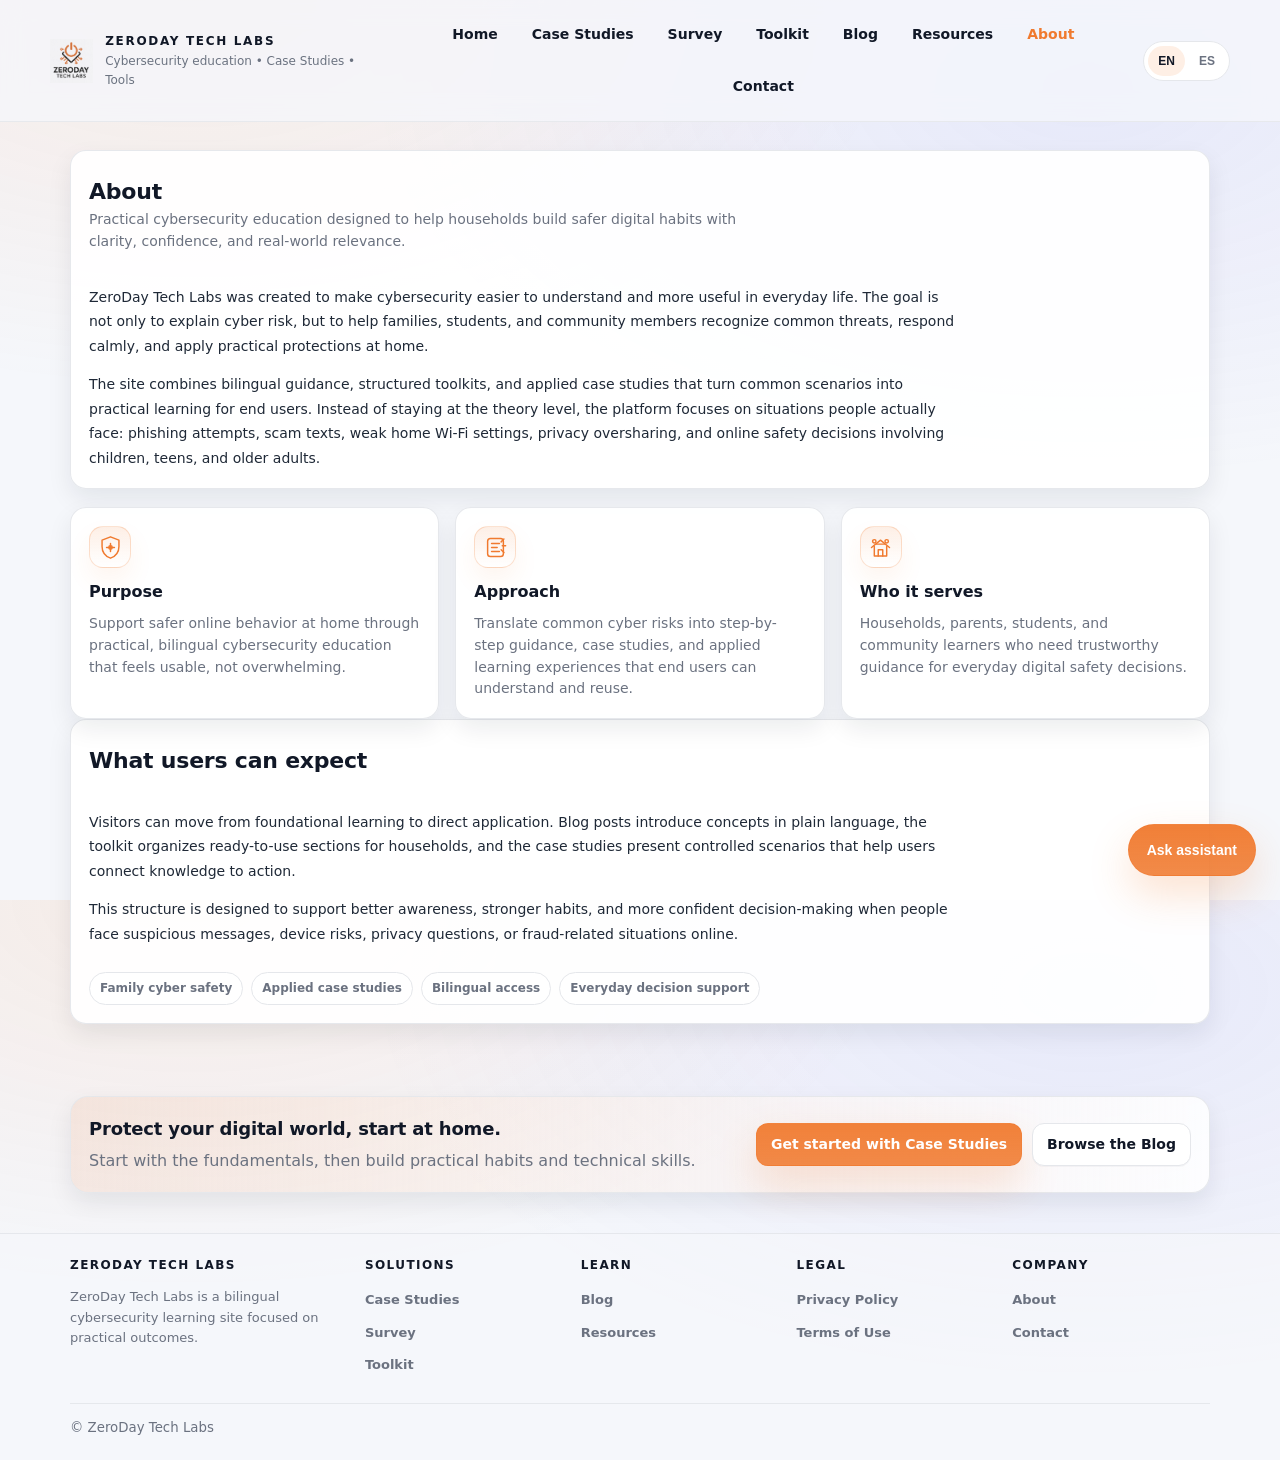
==== about/index.html @ c82e3579 "Add files via upload" ====
<!DOCTYPE html>
<html lang="en">
<head>
<meta charset="utf-8"/>
<meta content="width=device-width, initial-scale=1" name="viewport"/>
<title>ZeroDay Tech Labs — About</title>
<link href="../assets/images/logo-mark.png" rel="icon"/>
<link href="../assets/css/styles.css" rel="stylesheet"/>
<script defer="" src="../assets/js/i18n.js"></script>
<script defer="" src="../assets/js/nav.js"></script>
</head>
<body>
<a class="skip-link" href="#main">Skip to content</a>
<header class="site-header">
<div class="container header-inner">
<a class="brand" href="../index.html">
<img alt="ZeroDay Tech Labs logo" src="../assets/images/logo.png"/>
<div class="title">
<strong>ZERODAY TECH LABS</strong>
<span data-i18n="brand.tagline">Cybersecurity education • Case Studies • Tools</span>
</div>
</a>
<nav aria-label="Primary" class="nav nav-static">
<a data-i18n="nav.home" href="../index.html">Home</a>
<a data-i18n="nav.labs" href="../labs/index.html">Case Studies</a>
<a data-i18n="nav.quiz" href="../quiz/index.html">Survey</a>
<a data-i18n="nav.toolkit" href="../toolkit/index.html">Toolkit</a>
<a data-i18n="nav.blog" href="../blog/index.html">Blog</a>
<a data-i18n="nav.resources" href="../resources/index.html">Resources</a>
<a data-i18n="nav.about" href="../about/index.html">About</a>
<a data-i18n="nav.contact" href="../contact/index.html">Contact</a>
</nav>
<div class="header-controls">
<div aria-label="Language" class="lang-toggle">
<button aria-label="English" data-lang-btn="en" type="button">EN</button>
<button aria-label="Español" data-lang-btn="es" type="button">ES</button>
</div>
</div>
</div>
</header>
<main class="section" id="main">
<div class="container">
<section class="card about-hero-card">
<div class="section-header">
<div>
<h2 data-lang="en">About</h2>
<h2 data-lang="es">Acerca de</h2>
<p class="note" data-lang="en">Practical cybersecurity education designed to help households build safer digital habits with clarity, confidence, and real-world relevance.</p>
<p class="note" data-lang="es">Educación práctica en ciberseguridad diseñada para ayudar a los hogares a desarrollar hábitos digitales más seguros con claridad, confianza y relevancia para la vida real.</p>
</div>
</div>
<div class="about-copy-stack">
<p data-lang="en">ZeroDay Tech Labs was created to make cybersecurity easier to understand and more useful in everyday life. The goal is not only to explain cyber risk, but to help families, students, and community members recognize common threats, respond calmly, and apply practical protections at home.</p>
<p data-lang="es">ZeroDay Tech Labs fue creado para hacer la ciberseguridad más fácil de entender y más útil en la vida diaria. La meta no es solo explicar el riesgo cibernético, sino ayudar a familias, estudiantes y miembros de la comunidad a reconocer amenazas comunes, responder con calma y aplicar protecciones prácticas en el hogar.</p>
<p data-lang="en">The site combines bilingual guidance, structured toolkits, and applied case studies that turn common scenarios into practical learning for end users. Instead of staying at the theory level, the platform focuses on situations people actually face: phishing attempts, scam texts, weak home Wi-Fi settings, privacy oversharing, and online safety decisions involving children, teens, and older adults.</p>
<p data-lang="es">El sitio combina orientación bilingüe, toolkits estructurados y estudios de caso aplicados que convierten situaciones comunes en aprendizaje práctico para el usuario final. En lugar de quedarse en el nivel teórico, la plataforma se enfoca en situaciones que las personas realmente enfrentan: intentos de phishing, textos de estafa, configuraciones débiles de Wi-Fi en el hogar, sobreexposición de información privada y decisiones de seguridad en línea que involucran a niños, adolescentes y adultos mayores.</p>
</div>
</section>
<section class="grid-3 about-card-grid" aria-label="About pillars">
<article class="card about-card">
<div class="icon-badge about-icon" aria-hidden="true">
<svg viewBox="0 0 48 48" focusable="false"><path d="M24 5l15 6v11c0 10.4-6 17.4-15 21-9-3.6-15-10.6-15-21V11l15-6z"></path><path d="M17 24h14M24 17v14"></path><circle cx="24" cy="24" r="3"></circle></svg>
</div>
<h3 data-lang="en">Purpose</h3>
<h3 data-lang="es">Propósito</h3>
<p data-lang="en">Support safer online behavior at home through practical, bilingual cybersecurity education that feels usable, not overwhelming.</p>
<p data-lang="es">Apoyar un comportamiento más seguro en línea en el hogar mediante educación bilingüe y práctica en ciberseguridad que se sienta útil, no abrumadora.</p>
</article>
<article class="card about-card">
<div class="icon-badge about-icon" aria-hidden="true">
<svg viewBox="0 0 48 48" focusable="false"><rect x="10" y="8" width="28" height="32" rx="5"></rect><path d="M17 17h14M17 24h10M17 31h14"></path><path d="M34 14l5-5M36 21h6M34 28l5 5"></path></svg>
</div>
<h3 data-lang="en">Approach</h3>
<h3 data-lang="es">Enfoque</h3>
<p data-lang="en">Translate common cyber risks into step-by-step guidance, case studies, and applied learning experiences that end users can understand and reuse.</p>
<p data-lang="es">Traducir riesgos cibernéticos comunes en guías paso a paso, estudios de caso y experiencias aplicadas de aprendizaje que los usuarios finales puedan entender y reutilizar.</p>
</article>
<article class="card about-card">
<div class="icon-badge about-icon" aria-hidden="true">
<svg viewBox="0 0 48 48" focusable="false"><path d="M8 24L24 11l16 13"></path><path d="M13 22v17h22V22"></path><path d="M20 39V28h8v11"></path><path d="M17 18h14"></path><circle cx="13" cy="13" r="3"></circle><circle cx="35" cy="13" r="3"></circle></svg>
</div>
<h3 data-lang="en">Who it serves</h3>
<h3 data-lang="es">A quién sirve</h3>
<p data-lang="en">Households, parents, students, and community learners who need trustworthy guidance for everyday digital safety decisions.</p>
<p data-lang="es">Hogares, padres, estudiantes y miembros de la comunidad que necesitan orientación confiable para decisiones cotidianas de seguridad digital.</p>
</article>
</section>
<section class="card about-detail-card">
<div class="section-header">
<div>
<h2 data-lang="en">What users can expect</h2>
<h2 data-lang="es">Qué pueden esperar los usuarios</h2>
</div>
</div>
<div class="about-copy-stack">
<p data-lang="en">Visitors can move from foundational learning to direct application. Blog posts introduce concepts in plain language, the toolkit organizes ready-to-use sections for households, and the case studies present controlled scenarios that help users connect knowledge to action.</p>
<p data-lang="es">Los visitantes pueden pasar del aprendizaje fundamental a la aplicación directa. Las entradas del blog presentan conceptos en lenguaje claro, el toolkit organiza secciones listas para usar para los hogares, y los estudios de caso presentan escenarios controlados que ayudan a conectar el conocimiento con la acción.</p>
<p data-lang="en">This structure is designed to support better awareness, stronger habits, and more confident decision-making when people face suspicious messages, device risks, privacy questions, or fraud-related situations online.</p>
<p data-lang="es">Esta estructura está diseñada para apoyar una mejor conciencia, hábitos más sólidos y decisiones más seguras cuando las personas enfrentan mensajes sospechosos, riesgos en dispositivos, preguntas sobre privacidad o situaciones relacionadas con fraude en línea.</p>
</div>
<div class="badges" aria-label="Site focus areas">
<span class="pill"><span data-lang="en">Family cyber safety</span><span data-lang="es">Seguridad digital familiar</span></span>
<span class="pill"><span data-lang="en">Applied case studies</span><span data-lang="es">Estudios de caso aplicados</span></span>
<span class="pill"><span data-lang="en">Bilingual access</span><span data-lang="es">Acceso bilingüe</span></span>
<span class="pill"><span data-lang="en">Everyday decision support</span><span data-lang="es">Apoyo para decisiones diarias</span></span>
</div>
</section>
</div>
</main>
<section class="cta-band">
<div class="container">
<div class="cta-inner">
<div>
<h3 data-i18n="cta.title">Protect your digital world, start at home.</h3>
<p data-i18n="cta.subtitle">Start with the fundamentals, then build practical habits and technical skills.</p>
</div>
<div class="cta-actions">
<a class="btn primary" data-i18n="cta.primary" href="../labs/index.html">Get started with Case Studies</a>
<a class="btn" data-i18n="cta.secondary" href="../blog/index.html">Browse the Blog</a>
</div>
</div>
</div>
</section>
<footer class="footer">
<div class="container">
<div class="footer-top">
<div>
<h4>ZeroDay Tech Labs</h4>
<p class="note" data-i18n="footer.blurb">ZeroDay Tech Labs is a bilingual cybersecurity learning site focused on practical outcomes.</p>
</div>
<div>
<h4 data-i18n="footer.solutions">Solutions</h4>
<a data-i18n="nav.labs" href="../labs/index.html">Case Studies</a>
<a data-i18n="nav.quiz" href="../quiz/index.html">Survey</a>
<a data-i18n="nav.toolkit" href="../toolkit/index.html">Toolkit</a>
</div>
<div>
<h4 data-i18n="footer.learn">Learn</h4>
<a data-i18n="nav.blog" href="../blog/index.html">Blog</a>
<a data-i18n="nav.resources" href="../resources/index.html">Resources</a>
</div>
<div>
<h4 data-i18n="footer.legal">Legal</h4>
<a data-i18n="footer.privacy" href="../legal/privacy.html">Privacy Policy</a>
<a data-i18n="footer.terms" href="../legal/terms.html">Terms of Use</a>
</div>
<div><h4 data-lang="en">Company</h4><h4 data-lang="es">Organización</h4><a data-i18n="nav.about" href="../about/index.html">About</a><a data-i18n="nav.contact" href="../contact/index.html">Contact</a></div></div>
<div class="footer-bottom"><small data-i18n="footer.copy">© ZeroDay Tech Labs</small></div>
</div>
</footer>
<script src="../assets/js/posts.js"></script>
<script src="../assets/js/blog.js"></script>
<script src="../assets/js/analytics.js"></script>
<script src="../assets/js/chat-config.js"></script>
<script src="../assets/js/chat-widget.js"></script>
</body>
</html>
---- assets/css/styles.css ----
:root {
  --bg: #f5f7fb;
  --surface: #ffffff;
  --text: #111827;
  --muted: #6b7280;
  --border: #e5e7eb;
  --shadow: 0 18px 40px rgba(17,24,39,0.10);
  --shadow-sm: 0 10px 24px rgba(17,24,39,0.08);
  --brand: #f07a2f;
  --radius: 16px;
  --container: 1180px;
}

*{ box-sizing:border-box; }
html, body{ height:100%; }
body{
  margin:0;
  font-family: ui-sans-serif, system-ui, -apple-system, Segoe UI, Roboto, Helvetica, Arial;
  color: var(--text);
  background:
    radial-gradient(1200px 650px at 15% 0%, rgba(240,122,47,0.10), transparent 60%),
    radial-gradient(1200px 650px at 85% 10%, rgba(99,102,241,0.10), transparent 60%),
    var(--bg);
  line-height: 1.55;
}

a{ color:inherit; text-decoration:none; }
a:hover{ color: var(--brand); }
img{ max-width:100%; display:block; }

.container{ max-width: var(--container); margin: 0 auto; padding: 0 20px; }

.skip-link{ position:absolute; left:-999px; width:1px; height:1px; overflow:hidden; }
.skip-link:focus{ left:20px; top:20px; width:auto; height:auto; padding:10px 14px; background:var(--surface); border:1px solid var(--border); border-radius: 12px; z-index: 9999; }

.site-header{ position: sticky; top:0; z-index:1100; backdrop-filter: blur(12px); background: rgba(245,247,251,0.78); border-bottom: 1px solid rgba(229,231,235,0.9); }
.header-inner{ display:flex; align-items:center; justify-content:space-between; gap:16px; padding: 14px 0; }

.brand{ display:flex; align-items:center; gap:12px; min-width:240px; }
.brand img{ width:44px; height:44px; }
.brand .title strong{ display:block; font-size:12px; letter-spacing:0.14em; text-transform:uppercase; }
.brand .title span{ display:block; font-size:12px; color: var(--muted); margin-top:2px; }

.nav{ display:flex; align-items:center; gap:10px; flex-wrap:wrap; }
.nav a, .nav button.nav-link{ font-weight:750; font-size:14px; color: var(--text); padding: 10px 12px; border-radius: 12px; border:0; background: transparent; cursor:pointer; white-space:nowrap; }
.nav a.active{ color: var(--brand); }
.nav a:hover, .nav button.nav-link:hover{ background: rgba(17,24,39,0.04); }
.nav-static{ justify-content:center; }

.dropdown{ position: relative; }
.dropdown::after{ content:''; position:absolute; left:0; top:100%; width: 280px; height: 18px; }

.dropdown-menu{ position:absolute; top:100%; left:0; min-width:260px; background: var(--surface); border:1px solid var(--border); border-radius: 16px; box-shadow: var(--shadow-sm); padding:10px; display:none; }
.dropdown.open .dropdown-menu{ display:block; }
.dropdown-menu a{ display:block; padding:10px 12px; border-radius:12px; font-weight:750; }
.dropdown-menu a small{ display:block; font-weight:600; color: var(--muted); margin-top:3px; }
.dropdown-menu a:hover{ background: rgba(240,122,47,0.10); }

.header-controls{ display:flex; align-items:center; gap:10px; }
.lang-toggle{ display:flex; border:1px solid var(--border); background: var(--surface); border-radius: 999px; padding:4px; gap:4px; }
.lang-toggle button{ border:0; background: transparent; font-weight:850; font-size:12px; padding: 8px 10px; border-radius: 999px; cursor:pointer; color: var(--muted); }
.lang-toggle button.active{ background: rgba(240,122,47,0.12); color: var(--text); }

.btn{ display:inline-flex; align-items:center; justify-content:center; gap:10px; border:1px solid var(--border); background: var(--surface); color: var(--text); padding:10px 14px; border-radius:12px; font-weight:850; font-size:14px; box-shadow: 0 1px 0 rgba(17,24,39,0.03); }
.btn.primary{ background: linear-gradient(180deg, rgba(240,122,47,0.95), rgba(240,122,47,0.88)); border-color: rgba(240,122,47,0.38); color:#fff; box-shadow: 0 18px 40px rgba(240,122,47,0.20); }
.btn:hover{ transform: translateY(-1px); }
.btn:active{ transform: translateY(0); }

.mobile-toggle{ display:none; border:1px solid var(--border); background: var(--surface); width:42px; height:42px; border-radius: 12px; align-items:center; justify-content:center; cursor:pointer; }
.mobile-drawer{ position: fixed; inset:0; background: rgba(17,24,39,0.45); display:none; z-index:2000; }
.mobile-drawer.open{ display:block; }
.mobile-panel{ position:absolute; top:0; right:0; height:100%; width:min(420px, 92vw); background: var(--surface); padding:16px; box-shadow: var(--shadow); }
.mobile-panel .panel-top{ display:flex; align-items:center; justify-content:space-between; margin-bottom:10px; }
.mobile-panel .links a{ display:flex; justify-content: space-between; align-items:center; padding:12px 12px; border-radius: 12px; font-weight: 850; border:1px solid var(--border); margin: 10px 0; }
.mobile-panel details{ border:1px solid var(--border); border-radius: 12px; padding:8px 10px; margin: 10px 0; }
.mobile-panel summary{ cursor:pointer; font-weight: 900; list-style:none; }
.mobile-panel summary::-webkit-details-marker{ display:none; }
.mobile-panel .submenu a{ border:0; margin: 8px 0; padding:10px 10px; background: rgba(17,24,39,0.03); }

.hero{ padding: 48px 0 14px; }
.hero-grid{ display:grid; grid-template-columns: 1.05fr 0.95fr; gap:34px; align-items:center; padding: 22px 0 10px; }
.kicker{ display:inline-flex; align-items:center; padding:8px 12px; border-radius: 999px; background: rgba(240,122,47,0.10); border:1px solid rgba(240,122,47,0.16); font-weight:850; font-size:12px; }
.hero h1{ font-size: clamp(34px, 4vw, 54px); line-height:1.05; margin: 16px 0 10px; letter-spacing: -0.02em; }
.hero p{ margin: 0 0 18px; color: var(--muted); font-size:16px; max-width: 60ch; }
.hero-actions{ display:flex; flex-wrap:wrap; gap:12px; margin-top: 18px; }
.hero-visual{ border-radius:22px; overflow:hidden; border:1px solid rgba(229,231,235,0.95); box-shadow: var(--shadow-sm); background: rgba(255,255,255,0.8); }

.section{ padding: 28px 0; }
.section-header{ display:flex; align-items:flex-end; justify-content:space-between; gap:20px; margin: 6px 0 16px; }
.section-header h2{ margin:0; font-size:22px; letter-spacing:-0.01em; }
.section-header p{ margin:0; color: var(--muted); max-width: 78ch; }

.grid-3{ display:grid; grid-template-columns: repeat(3, 1fr); gap:16px; }
.card{ background: rgba(255,255,255,0.92); border:1px solid rgba(229,231,235,0.95); border-radius: var(--radius); padding: 18px; box-shadow: var(--shadow-sm); transition: transform .16s ease, box-shadow .16s ease; }
.card:hover{ transform: translateY(-2px); box-shadow: var(--shadow); }

.icon-badge{ width:42px; height:42px; border-radius: 14px; display:grid; place-items:center; background: rgba(240,122,47,0.10); border:1px solid rgba(240,122,47,0.16); }
.card h3{ margin: 12px 0 8px; font-size: 16px; }
.card p{ margin:0; color: var(--muted); font-size:14px; }

.blog-grid{ display:grid; grid-template-columns: repeat(2, 1fr); gap:16px; }
.blog-card{ padding:0; overflow:hidden; }
.blog-card .cover{ aspect-ratio: 16/9; border-bottom: 1px solid var(--border); background:#fff; }
.blog-card .cover img{ width:100%; height:100%; object-fit: cover; }
.blog-card .content{ padding: 16px 18px; }
.meta-row{ display:flex; align-items:center; justify-content: space-between; color: var(--muted); font-size:12px; }
.pill{ display:inline-flex; align-items:center; gap:8px; font-size:12px; font-weight: 900; color: var(--muted); padding: 6px 10px; border-radius: 999px; border:1px solid var(--border); background: rgba(255,255,255,0.96); }
.badges{ display:flex; flex-wrap:wrap; gap:8px; margin-top: 10px; }
.badge{ font-size:12px; font-weight:850; color: var(--muted); padding:6px 10px; border-radius: 999px; border:1px solid var(--border); background: rgba(255,255,255,0.96); }

.article{ padding: 30px 0 50px; }
.wrap{ max-width: 880px; margin: 0 auto; }
.breadcrumbs{ color: var(--muted); font-size:13px; margin: 10px 0 18px; }
.article h1{ font-size: clamp(30px, 3vw, 44px); margin: 8px 0 8px; letter-spacing: -0.02em; }
.sub{ color: var(--muted); margin: 0 0 12px; }
.cover{ border-radius: var(--radius); overflow:hidden; border:1px solid var(--border); box-shadow: var(--shadow-sm); margin: 18px 0 18px; }
.cover img{ width:100%; height:auto; }
.prose{ background: rgba(255,255,255,0.92); border:1px solid rgba(229,231,235,0.95); border-radius: var(--radius); padding: 18px; box-shadow: var(--shadow-sm); }
.prose h2{ margin-top: 18px; }
.prose p{ color: #1f2937; }
.prose ul{ padding-left: 18px; }
.prose li{ margin: 8px 0; }
.divider{ height:1px; background: rgba(229,231,235,0.95); margin: 22px 0; }

.rating{ display:flex; align-items:center; gap:12px; flex-wrap: wrap; }
.stars{ display:inline-flex; gap:8px; }
.star{ width:36px; height:36px; border-radius:12px; border:1px solid var(--border); background:#fff; cursor:pointer; display:grid; place-items:center; font-weight: 900; color:#111827; }
.star:hover{ border-color: rgba(240,122,47,0.42); }
.star.active{ background: rgba(240,122,47,0.12); border-color: rgba(240,122,47,0.42); }

.note{ color: var(--muted); font-size:13px; }

input, textarea, select{ width:100%; padding: 12px 12px; border-radius: 12px; border:1px solid var(--border); background:#fff; color:#111827; font-weight: 650; }
input:focus, textarea:focus, select:focus{ outline: 3px solid rgba(240,122,47,0.18); border-color: rgba(240,122,47,0.42); }

.cta-band{ margin-top: 22px; padding: 22px 0; }
.cta-inner{ display:flex; align-items:center; justify-content: space-between; gap:16px; padding: 18px 18px; border-radius: 18px; background: linear-gradient(90deg, rgba(240,122,47,0.10), rgba(255,255,255,0.85)); border:1px solid rgba(229,231,235,0.95); box-shadow: var(--shadow-sm); }
.cta-inner h3{ margin:0; font-size: 18px; letter-spacing: -0.01em; }
.cta-inner p{ margin: 6px 0 0; color: var(--muted); max-width: 72ch; }
.cta-actions{ display:flex; gap:10px; flex-wrap: wrap; }

.footer{ margin-top: 18px; border-top: 1px solid rgba(229,231,235,0.95); background: rgba(245,247,251,0.72); }
.footer-top{ display:grid; grid-template-columns: 1.4fr repeat(4, minmax(0, 1fr)); gap:18px; padding: 22px 0; }
.footer-top h4{ margin:0 0 10px; font-size: 12px; letter-spacing: 0.12em; text-transform: uppercase; color: var(--text); }
.footer-top a{ display:block; padding: 6px 0; color: var(--muted); font-weight: 750; font-size: 13px; }
.footer-top a:hover{ color: var(--brand); }
.footer-bottom{ display:flex; justify-content: space-between; align-items:center; gap:14px; flex-wrap: wrap; padding: 14px 0 22px; border-top: 1px solid rgba(229,231,235,0.95); }
.footer-bottom small{ color: var(--muted); }

@media (max-width: 980px){
  .hero-grid{ grid-template-columns: 1fr; }
  .grid-3{ grid-template-columns: 1fr; }
  .blog-grid{ grid-template-columns: 1fr; }
  .header-inner{ flex-direction: column; align-items: flex-start; }
  .nav{ gap: 8px 10px; justify-content: flex-start; }
  .header-controls{ width: 100%; justify-content: flex-end; }
  .mobile-toggle{ display:none; }
  .cta-inner{ flex-direction: column; align-items:flex-start; }
  .footer-top{ grid-template-columns: 1fr 1fr; }
}

@media (prefers-reduced-motion: reduce){
  *{ scroll-behavior:auto !important; transition:none !important; }
}





.callout{ margin:16px 0; padding:14px 16px; border-radius:14px; background: rgba(240,122,47,0.10); border:1px solid rgba(240,122,47,0.18); }
.callout strong{ display:block; margin-bottom:4px; }
.table-wrap{ overflow-x:auto; margin:14px 0; border:1px solid var(--border); border-radius:14px; background:#fff; box-shadow: var(--shadow-sm); }
.prose table{ width:100%; min-width:560px; border-collapse: collapse; }
.prose th, .prose td{ padding:12px 14px; border-bottom:1px solid var(--border); text-align:left; vertical-align:top; }
.prose th{ font-size:12px; text-transform:uppercase; letter-spacing:0.06em; color: var(--muted); background: rgba(245,247,251,0.92); }
.prose tr:last-child td{ border-bottom:0; }
.prose h3{ margin-top:18px; margin-bottom:6px; }

.case-intro{ margin-bottom:16px; }
.section-status{ margin: 0 0 10px; }
.badge-accent{ background: rgba(240,122,47,0.10); border-color: rgba(240,122,47,0.18); color: var(--text); }
.case-card{ padding:0; overflow:hidden; display:flex; flex-direction:column; height:100%; }
.case-media{ aspect-ratio: 16/9; border-bottom: 1px solid var(--border); background:#fff; }
.case-media img{ width:100%; height:100%; object-fit: cover; }
.case-body{ padding: 18px; display:flex; flex-direction:column; gap:10px; height:100%; }
.case-body .badges{ margin-top:0; }
.case-body h3{ margin:0; font-size:16px; }
.case-body p{ margin:0; color: var(--muted); font-size:14px; }
.case-list{ margin: 0; padding-left: 18px; color: var(--muted); font-size:14px; }
.case-list li{ margin: 6px 0; }
.case-cta{ margin-top: 8px; }
.case-subheader{ margin-top: 18px; scroll-margin-top: 96px; }
.case-subheader h3{ margin:0; font-size:18px; letter-spacing:-0.01em; }


.grid-4{ display:grid; grid-template-columns: repeat(auto-fit, minmax(220px, 1fr)); gap:16px; }
.feature-card{ display:flex; flex-direction:column; gap:10px; color: inherit; min-height: 100%; }
.feature-card .badges{ margin-top: 0; }
.feature-link{ margin-top:auto; font-weight: 900; color: var(--brand); }

.toolkit-hero{ display:grid; grid-template-columns: minmax(0, 1.35fr) minmax(260px, 0.65fr); gap:20px; align-items:stretch; }
.toolkit-hero h1{ margin: 14px 0 8px; font-size: clamp(30px, 3vw, 42px); letter-spacing: -0.02em; }
.toolkit-hero p{ margin: 0; color: var(--muted); max-width: 70ch; }
.toolkit-hero-copy{ display:flex; flex-direction:column; gap:14px; }
.toolkit-nav{ display:flex; flex-wrap:wrap; gap:10px; margin-top: 6px; }
.toolkit-nav .pill{ color: inherit; }
.toolkit-hero-side{ display:grid; gap:12px; }
.toolkit-stat{ border:1px solid rgba(229,231,235,0.95); border-radius: 16px; background: rgba(255,255,255,0.9); padding: 16px; box-shadow: var(--shadow-sm); }
.toolkit-stat strong{ display:block; font-size: 22px; letter-spacing: -0.02em; margin-bottom: 4px; }
.toolkit-stat span{ color: var(--muted); font-size: 14px; }

.toolkit-group{ margin-top: 28px; }
.toolkit-summary{ padding: 18px; }
.toolkit-summary-head{ display:flex; justify-content:space-between; align-items:flex-start; gap:16px; flex-wrap:wrap; }
.toolkit-summary p{ margin: 12px 0 0; color: var(--muted); max-width: 78ch; }
.toolkit-grid{ display:grid; grid-template-columns: repeat(auto-fit, minmax(260px, 1fr)); gap:16px; margin-top: 16px; }
.toolkit-card{ display:flex; flex-direction:column; gap:10px; }
.toolkit-card-wide{ grid-column: 1 / -1; }
.toolkit-card .badges{ margin-top: 0; }
.toolkit-card p{ margin: 0; }
.toolkit-list{ padding-left: 18px; margin: 0; }
.toolkit-list li{ margin: 6px 0; color: #374151; font-size: 14px; }
.toolkit-actions{ display:flex; flex-wrap:wrap; gap:10px; margin-top: auto; }
.toolkit-actions .btn{ width: auto; }
.toolkit-link-set{ display:flex; flex-wrap:wrap; gap:10px; margin-top: 4px; }
.mini-link{ display:inline-flex; align-items:center; justify-content:center; padding:10px 12px; border-radius: 999px; border:1px solid var(--border); background: rgba(255,255,255,0.96); font-weight: 850; color: inherit; }
.mini-link:hover{ border-color: rgba(240,122,47,0.35); }

@media (max-width: 980px){
  .toolkit-hero{ grid-template-columns: 1fr; }
}


.toolkit-page{ padding-top: 34px; }
.toolkit-hero{ display:flex; align-items:flex-end; justify-content:space-between; gap:18px; margin-bottom: 18px; }
.toolkit-title{ font-size: clamp(32px, 3vw, 48px); line-height: 1.06; margin: 14px 0 10px; letter-spacing: -0.02em; }
.toolkit-intro{ margin:0; color: var(--muted); max-width: 74ch; }
.toolkit-hero-actions{ align-self:flex-start; }
.toolkit-overview-grid{ display:grid; grid-template-columns: repeat(2, 1fr); gap:16px; margin-top: 20px; }
.toolkit-overview-card{ display:flex; flex-direction:column; gap:12px; height:100%; }
.toolkit-overview-title{ margin:0; font-size: 22px; letter-spacing:-0.01em; }
.toolkit-actions{ display:flex; gap:10px; flex-wrap:wrap; }
.toolkit-meta{ color: var(--muted); font-size:12px; font-weight:850; }
.toolkit-link{ color: var(--muted); font-size:12px; font-weight:900; }
.toolkit-most-used{ margin-top: 28px; }
.toolkit-quick-grid{ display:grid; grid-template-columns: repeat(3, 1fr); gap:16px; }
.toolkit-quick-card{ display:flex; flex-direction:column; gap:10px; height:100%; }
.toolkit-quick-card h3{ margin:0; font-size:16px; }
.toolkit-quick-card p{ margin:0; color: var(--muted); }
.toolkit-section{ margin-top: 32px; padding-top: 8px; scroll-margin-top: 96px; }
.toolkit-section-head{ align-items:flex-start; }
.toolkit-grid{ display:grid; grid-template-columns: repeat(3, 1fr); gap:16px; }
.toolkit-card{ display:flex; flex-direction:column; gap:12px; height:100%; }
.toolkit-card-top{ display:flex; align-items:center; justify-content:space-between; gap:12px; flex-wrap:wrap; }
.toolkit-card h3{ margin:0; font-size:17px; letter-spacing:-0.01em; }
.toolkit-card p{ margin:0; color: var(--muted); }
.toolkit-badges{ margin-top:0; }
.toolkit-footer{ display:flex; align-items:center; justify-content:space-between; gap:12px; margin-top:auto; flex-wrap:wrap; }
.toolkit-subsection{ margin-top: 22px; padding-top: 6px; }
.toolkit-subheader{ align-items:flex-start; margin-bottom: 14px; }
.toolkit-subheader h3{ margin:0; font-size:18px; letter-spacing:-0.01em; }
.toolkit-subheader p{ margin:6px 0 0; }
.toolkit-mini-grid{ display:grid; grid-template-columns: repeat(4, 1fr); gap:16px; }
.toolkit-mini-card h3{ font-size:16px; }

@media (max-width: 980px){
  .toolkit-hero{ flex-direction:column; align-items:flex-start; }
  .toolkit-overview-grid{ grid-template-columns: 1fr; }
  .toolkit-quick-grid{ grid-template-columns: 1fr; }
  .toolkit-grid{ grid-template-columns: 1fr; }
  .toolkit-mini-grid{ grid-template-columns: 1fr; }
}

.resources-page{ padding-top: 42px; }
.resource-hero{ display:grid; grid-template-columns: minmax(0, 1.7fr) minmax(280px, .9fr); gap: 24px; align-items:start; }
.resource-title{ margin: 10px 0 12px; max-width: 18ch; }
.resource-intro{ margin: 0; color: var(--muted); max-width: 70ch; }
.resource-hero-copy{ display:grid; gap: 18px; }
.resource-hero-side{ display:grid; gap: 14px; }
.resource-note{ padding: 16px 18px; border: 1px solid var(--border); border-radius: var(--radius-md); background: rgba(17,24,39,.03); }
.resource-note p{ margin: 0; color: var(--muted); }
.resource-jump{ gap: 10px; }
.resource-actions{ margin-top: 28px; }
.resource-action-grid{ display:grid; grid-template-columns: repeat(auto-fit,minmax(170px,1fr)); gap: 12px; }
.resource-action-link{ justify-content:center; text-align:center; }
.resource-category{ margin-top: 40px; }
.resource-header{ margin-bottom: 18px; }
.resource-grid{ display:grid; grid-template-columns: repeat(auto-fit,minmax(240px,1fr)); gap: 16px; }
.resource-card{ display:grid; gap: 14px; }
.resource-card-top{ display:flex; justify-content:space-between; align-items:flex-start; gap: 12px; }
.resource-card .badges{ display:flex; flex-wrap:wrap; gap: 8px; }
.resource-card h3{ margin: 0; }
.resource-card p{ margin: 0; color: var(--muted); }
.resource-links{ display:flex; gap: 10px; flex-wrap:wrap; margin-top: auto; }
@media (max-width: 920px){
  .resource-hero{ grid-template-columns: 1fr; }
}


.quick-access-grid{
  align-items: stretch;
}

.quick-access-card{
  display: flex;
  flex-direction: column;
  gap: 12px;
  color: inherit;
  min-height: 100%;
}

.quick-access-card h3{
  margin: 0;
  font-size: 18px;
  letter-spacing: -0.01em;
}

.quick-access-card p{
  margin: 0;
  color: var(--muted);
}

.text-link{
  display: inline-flex;
  align-items: center;
  gap: 8px;
  margin-top: auto;
  font-weight: 800;
  color: var(--brand);
}

.quick-access-card:hover .text-link{
  text-decoration: underline;
}

@media (max-width: 980px){
  .footer-top{
    grid-template-columns: 1fr;
  }
}


.survey-jump{
  display:flex;
  flex-wrap:wrap;
  gap:12px;
  margin: 4px 0 0;
}
.survey-hero{
  display:grid;
  gap:22px;
  padding: 24px;
  margin-bottom: 24px;
}
.survey-hero-head h1{
  margin: 14px 0 10px;
  font-size: clamp(32px, 3vw, 46px);
  line-height: 1.08;
  letter-spacing: -0.02em;
}
.survey-lead{
  margin:0;
  max-width: 76ch;
  color: var(--muted);
  font-size: 16px;
  line-height: 1.7;
}
.survey-overview{
  display:grid;
  grid-template-columns: repeat(2, minmax(0, 1fr));
  gap:16px;
}
.survey-overview-card{
  display:flex;
  flex-direction:column;
  gap:12px;
  height:100%;
}
.survey-overview-card h2{
  margin:0;
  font-size: 22px;
  letter-spacing: -0.01em;
}
.survey-overview-card p{
  margin:0;
  color: var(--muted);
}
.survey-block{
  display:grid;
  gap:16px;
  margin: 24px 0 0;
}
.survey-panel{
  scroll-margin-top: 110px;
}
.survey-panel-card{
  display:grid;
  gap:18px;
  padding:24px;
}
.survey-panel-head{
  display:flex;
  align-items:flex-start;
  justify-content:space-between;
  gap:16px;
  flex-wrap:wrap;
}
.survey-panel-head h2{
  margin: 10px 0 8px;
  font-size: 28px;
  letter-spacing: -0.02em;
}
.survey-panel-actions{
  display:flex;
  flex-wrap:wrap;
  gap:10px;
}
.survey-feature-grid{
  display:grid;
  grid-template-columns: repeat(3, minmax(0, 1fr));
  gap:14px;
}
.survey-feature{
  padding:16px;
  border:1px solid var(--border);
  border-radius: 16px;
  background: linear-gradient(180deg, rgba(255,255,255,0.98), rgba(240,122,47,0.06));
}
.survey-feature h3{
  margin:0 0 6px;
  font-size: 15px;
  letter-spacing: -0.01em;
}
.survey-feature p{
  margin:0;
  color: var(--muted);
  font-size: 14px;
  line-height: 1.6;
}
.survey-embed-card{
  padding:0;
  overflow:hidden;
}
.survey-embed-card iframe{
  width:100%;
  min-height: 1120px;
  border:0;
  background:#fff;
}
.survey-support-card{
  display:flex;
  align-items:center;
  justify-content:space-between;
  gap:14px;
  flex-wrap:wrap;
  padding:16px 18px;
}
.survey-support-card .note{
  margin:0;
  max-width: 70ch;
}
.btn:focus-visible,
.nav a:focus-visible,
.lang-toggle button:focus-visible,
.mini-link:focus-visible{
  outline: 3px solid rgba(240,122,47,0.24);
  outline-offset: 3px;
}
@media (max-width: 980px){
  .survey-overview{
    grid-template-columns: 1fr;
  }
  .survey-feature-grid{
    grid-template-columns: 1fr;
  }
  .survey-panel-card{
    padding:20px;
  }
  .survey-embed-card iframe{
    min-height: 1280px;
  }
}
@media (max-width: 720px){
  .survey-hero{
    padding:20px;
  }
  .survey-panel-head h2{
    font-size: 24px;
  }
  .survey-panel-actions,
  .survey-jump,
  .survey-support-card{
    flex-direction:column;
    align-items:stretch;
  }
  .survey-panel-actions .btn,
  .survey-jump .btn,
  .survey-support-card .btn{
    width:100%;
  }
}


.zdtl-chat-shell{
  position: fixed;
  right: 24px;
  bottom: 24px;
  z-index: 2600;
}

.zdtl-chat-launcher{
  display: inline-flex;
  align-items: center;
  justify-content: center;
  min-height: 52px;
  padding: 0 18px;
  border: 1px solid rgba(240,122,47,0.34);
  border-radius: 999px;
  background: linear-gradient(180deg, rgba(240,122,47,0.96), rgba(240,122,47,0.88));
  color: #fff;
  font-weight: 850;
  font-size: 14px;
  box-shadow: 0 18px 40px rgba(240,122,47,0.22);
  cursor: pointer;
}

.zdtl-chat-launcher:hover{
  transform: translateY(-1px);
}

.zdtl-chat-panel{
  position: absolute;
  right: 0;
  bottom: 66px;
  width: min(400px, calc(100vw - 32px));
  max-height: min(76vh, 720px);
  display: none;
  grid-template-rows: auto minmax(180px, 1fr) auto auto;
  border: 1px solid rgba(229,231,235,0.96);
  border-radius: 22px;
  background: rgba(255,255,255,0.98);
  box-shadow: 0 30px 60px rgba(17,24,39,0.18);
  overflow: hidden;
}

.zdtl-chat-shell.is-open .zdtl-chat-panel{
  display: grid;
}

.zdtl-chat-header{
  display: flex;
  align-items: flex-start;
  justify-content: space-between;
  gap: 16px;
  padding: 18px 18px 14px;
  background: linear-gradient(180deg, rgba(240,122,47,0.10), rgba(255,255,255,0.98));
  border-bottom: 1px solid rgba(229,231,235,0.96);
}

.zdtl-chat-title{
  display: block;
  font-size: 16px;
  letter-spacing: -0.01em;
}

.zdtl-chat-subtitle{
  margin: 6px 0 0;
  color: var(--muted);
  font-size: 13px;
}

.zdtl-chat-close{
  border: 1px solid var(--border);
  background: #fff;
  color: var(--text);
  padding: 8px 12px;
  border-radius: 12px;
  font-weight: 800;
  cursor: pointer;
}

.zdtl-chat-body{
  padding: 16px 16px 8px;
  overflow: auto;
  background: rgba(255,255,255,0.98);
}

.zdtl-chat-message{
  max-width: 92%;
  padding: 12px 14px;
  border-radius: 16px;
  margin-bottom: 12px;
  border: 1px solid rgba(229,231,235,0.96);
  box-shadow: 0 8px 18px rgba(17,24,39,0.06);
}

.zdtl-chat-message p{
  margin: 0;
  white-space: pre-wrap;
}

.zdtl-chat-message p + p{
  margin-top: 10px;
}

.zdtl-chat-inline-link{
  color: var(--brand);
  font-weight: 800;
  text-decoration: none;
  border-bottom: 1px solid rgba(240,122,47,0.24);
}

.zdtl-chat-inline-link:hover{
  border-bottom-color: rgba(240,122,47,0.50);
}

.zdtl-chat-message.user{
  margin-left: auto;
  background: rgba(240,122,47,0.10);
  border-color: rgba(240,122,47,0.20);
}

.zdtl-chat-message.assistant{
  background: #fff;
}

.zdtl-chat-message.is-typing{
  opacity: 0.8;
}

.zdtl-chat-prompts{
  display: flex;
  flex-wrap: wrap;
  gap: 8px;
  padding: 0 16px 12px;
}

.zdtl-chat-prompt{
  border: 1px solid var(--border);
  background: #fff;
  color: var(--text);
  padding: 8px 12px;
  border-radius: 999px;
  font-size: 12px;
  font-weight: 800;
  cursor: pointer;
}

.zdtl-chat-prompt:hover{
  border-color: rgba(240,122,47,0.34);
  color: var(--brand);
}

.zdtl-chat-form{
  border-top: 1px solid rgba(229,231,235,0.96);
  padding: 14px 16px 16px;
  background: rgba(255,255,255,0.98);
}

.zdtl-chat-label{
  position: absolute;
  left: -9999px;
}

.zdtl-chat-input-row{
  display: grid;
  grid-template-columns: 1fr auto;
  gap: 10px;
  align-items: end;
}

#zdtl-chat-input{
  resize: none;
  min-height: 50px;
  max-height: 180px;
  line-height: 1.45;
}

.zdtl-chat-send{
  min-height: 50px;
  padding: 0 16px;
  border: 1px solid rgba(240,122,47,0.34);
  border-radius: 14px;
  background: linear-gradient(180deg, rgba(240,122,47,0.96), rgba(240,122,47,0.88));
  color: #fff;
  font-weight: 850;
  cursor: pointer;
  box-shadow: 0 14px 28px rgba(240,122,47,0.18);
}

.zdtl-chat-send:disabled{
  opacity: 0.65;
  cursor: wait;
}

@media (max-width: 640px){
  .zdtl-chat-shell{
    right: 16px;
    left: 16px;
    bottom: 16px;
  }

  .zdtl-chat-launcher{
    width: 100%;
  }

  .zdtl-chat-panel{
    right: 0;
    left: 0;
    width: auto;
    bottom: 64px;
    max-height: 78vh;
  }

  .zdtl-chat-input-row{
    grid-template-columns: 1fr;
  }

  .zdtl-chat-send{
    width: 100%;
  }
}


.survey-page{
  padding-top: 34px;
}

.survey-hero{
  display:grid;
  grid-template-columns: minmax(0, 1fr);
  gap:16px;
  align-items:stretch;
  padding: 28px;
}

.survey-hero-copy-full{
  max-width: 820px;
}

.survey-title{
  margin: 12px 0 10px;
  font-size: clamp(32px, 3vw, 46px);
  line-height: 1.05;
  letter-spacing: -0.02em;
}

.survey-intro{
  margin:0;
  color: var(--muted);
  max-width: 72ch;
}

.survey-support{
  margin: 12px 0 0;
  color: var(--muted);
  font-size: 15px;
}

.survey-actions-row{
  display:flex;
  flex-wrap:wrap;
  gap:12px;
  margin-top: 18px;
}

.survey-hero-side{
  display:grid;
  gap:12px;
}

.survey-stat{
  border:1px solid rgba(229,231,235,0.95);
  border-radius: 16px;
  background: rgba(255,255,255,0.92);
  padding: 16px;
  box-shadow: var(--shadow-sm);
}

.survey-stat strong{
  display:block;
  font-size: 22px;
  letter-spacing: -0.02em;
  margin-bottom: 4px;
}

.survey-stat span{
  display:block;
  color: var(--muted);
  font-size: 14px;
}


.survey-panel{
  display:grid;
  gap:18px;
}

.survey-panel-accent{
  background: linear-gradient(180deg, rgba(255,255,255,0.96), rgba(240,122,47,0.05));
}

.survey-panel-head{
  align-items:flex-start;
  margin: 0;
}

.survey-panel-head h2{
  margin: 10px 0 8px;
  font-size: 24px;
  letter-spacing: -0.01em;
}

.survey-panel-head p{
  margin:0;
  color: var(--muted);
  max-width: 76ch;
}

.survey-panel-actions{
  display:flex;
  flex-direction:column;
  gap:10px;
  min-width: 220px;
}

.survey-card-grid{
  display:grid;
  grid-template-columns: repeat(2, 1fr);
  gap:16px;
}

.survey-info-card{
  display:grid;
  gap:12px;
  height:100%;
}

.survey-info-card h3{
  margin:0;
  font-size: 18px;
}

.survey-embed-toggle{
  border:1px solid var(--border);
  border-radius: 16px;
  background: rgba(255,255,255,0.96);
  box-shadow: var(--shadow-sm);
  overflow:hidden;
}

.survey-embed-toggle summary{
  list-style:none;
  cursor:pointer;
  display:flex;
  align-items:center;
  justify-content:space-between;
  gap:12px;
  padding: 16px 18px;
  font-weight: 850;
}

.survey-embed-toggle summary::-webkit-details-marker{
  display:none;
}

.survey-embed-toggle summary::after{
  content:'Show';
  font-size: 12px;
  letter-spacing: 0.04em;
  text-transform: uppercase;
  color: var(--muted);
}

.survey-embed-toggle[open] summary{
  border-bottom:1px solid var(--border);
  background: rgba(240,122,47,0.06);
}

.survey-embed-toggle[open] summary::after{
  content:'Hide';
}

html[lang="es"] .survey-embed-toggle summary::after{
  content:'Abrir';
}

html[lang="es"] .survey-embed-toggle[open] summary::after{
  content:'Cerrar';
}

.survey-embed-toggle summary:focus-visible,
.survey-jump a:focus-visible,
.survey-panel-actions a:focus-visible{
  outline: 3px solid rgba(240,122,47,0.18);
  outline-offset: 2px;
}

.survey-embed-card{
  padding:0;
  overflow:hidden;
  border-radius: 0;
  box-shadow:none;
  border:0;
}

.survey-embed-card iframe{
  width:100%;
  min-height: 1040px;
  border:0;
  background:#fff;
}

.survey-note-card{
  max-width: none;
}

@media (max-width: 980px){
  .survey-hero{
    grid-template-columns: 1fr;
  }

  .survey-panel-head{
    display:grid;
    gap:16px;
  }

  .survey-panel-actions{
    min-width: 0;
  }

  .survey-card-grid{
    grid-template-columns: 1fr;
  }

  .survey-actions-row{
    flex-direction:column;
  }

  .survey-actions-row .btn,
  .survey-panel-actions .btn{
    width:100%;
  }

  .survey-embed-card iframe{
    min-height: 1180px;
  }
}


.survey-hero .pill,
.survey-panel .pill{
  background: rgba(240,122,47,0.10);
  border-color: rgba(240,122,47,0.20);
}
.survey-panel{
  border: 1px solid rgba(229,231,235,0.96);
}
.survey-note-card{
  background: linear-gradient(180deg, rgba(255,255,255,0.98), rgba(248,250,252,0.96));
}
.survey-embed-card iframe{
  min-height: 1120px;
}
@media (max-width: 980px){
  .survey-embed-card iframe{
    min-height: 1240px;
  }
}



.about-hero-card,
.about-detail-card{
  display:grid;
  gap:16px;
}

.about-copy-stack{
  display:grid;
  gap:14px;
  max-width: 86ch;
}

.about-copy-stack p{
  margin:0;
  color:#1f2937;
  line-height:1.75;
}

.about-card-grid{
  margin-top:18px;
}

.about-card{
  height:100%;
}

.privacy-prose ul[data-lang]{
  padding-left:20px;
}

.privacy-prose li{
  margin:10px 0;
}

.case-intro-strong{
  background: linear-gradient(180deg, rgba(255,255,255,0.98), rgba(240,122,47,0.06));
}

.case-card-live{
  border-color: rgba(240,122,47,0.26);
}

.case-meta-list{
  display:grid;
  gap:10px;
}

.case-meta-item{
  display:flex;
  flex-direction:column;
  gap:4px;
  padding:12px 14px;
  border:1px solid var(--border);
  border-radius:14px;
  background: rgba(255,255,255,0.96);
}

.case-meta-item strong{
  font-size:12px;
  letter-spacing:0.04em;
  text-transform:uppercase;
}

.case-actions{
  display:flex;
  flex-wrap:wrap;
  gap:10px;
  margin-top:auto;
}

@media (max-width: 720px){
  .about-copy-stack{
    gap:12px;
  }

  .case-actions{
    flex-direction:column;
  }

  .case-actions .btn{
    width:100%;
  }
}


.case-disclaimer{
  display:grid;
  grid-template-columns:auto 1fr;
  gap:14px;
  align-items:flex-start;
  max-width:980px;
  margin:0 0 18px;
  padding:18px 20px;
  border-color: rgba(240,122,47,0.24);
  background: linear-gradient(180deg, rgba(255,255,255,0.98), rgba(240,122,47,0.07));
}

.case-disclaimer-mark{
  width:12px;
  min-height:100%;
  border-radius:999px;
  background: linear-gradient(180deg, var(--brand), #f59a44);
  box-shadow: 0 10px 22px rgba(240,122,47,0.24);
}

.case-disclaimer strong{
  display:block;
  margin-bottom:6px;
  color:var(--text);
  font-size:15px;
  letter-spacing:-0.01em;
}

.case-disclaimer p{
  margin:0;
  line-height:1.65;
}

.case-card-live .badge{
  background: rgba(255,255,255,0.78);
}

@media (max-width: 720px){
  .case-disclaimer{
    grid-template-columns:1fr;
  }

  .case-disclaimer-mark{
    width:72px;
    min-height:6px;
  }
}


.case-grid-anchor{
  scroll-margin-top:96px;
}

.about-icon svg{
  width:27px;
  height:27px;
  fill:none;
  stroke:var(--brand);
  stroke-width:2.6;
  stroke-linecap:round;
  stroke-linejoin:round;
}

.about-card .icon-badge{
  background:linear-gradient(180deg, rgba(240,122,47,0.12), rgba(255,255,255,0.96));
  border-color:rgba(240,122,47,0.22);
  box-shadow:0 12px 24px rgba(240,122,47,0.08);
}


.ux-toolkit-page,
.ux-resources-page{
  padding-top: 42px;
}

.ux-hero-panel{
  display:grid;
  grid-template-columns: minmax(0,1.45fr) minmax(280px,.75fr);
  gap:24px;
  align-items:stretch;
  border:1px solid rgba(229,231,235,.95);
  border-radius:24px;
  background:
    linear-gradient(135deg, rgba(255,255,255,.96), rgba(255,248,243,.92)),
    radial-gradient(circle at top right, rgba(240,122,47,.16), transparent 42%);
  box-shadow: var(--shadow-sm);
  padding:26px;
}

.ux-hero-copy h1{
  margin:14px 0 10px;
  font-size: clamp(32px, 3.5vw, 50px);
  line-height:1.05;
  letter-spacing:-.03em;
  max-width: 860px;
}

.ux-hero-copy p{
  margin:0;
  color:var(--muted);
  max-width:72ch;
}

.ux-hero-actions{
  display:flex;
  flex-direction:column;
  justify-content:center;
  gap:12px;
  padding:18px;
  border:1px solid rgba(240,122,47,.18);
  border-radius:20px;
  background:rgba(255,255,255,.74);
}

.ux-start-strip{
  display:grid;
  grid-template-columns:minmax(220px,.55fr) minmax(0,1.45fr);
  gap:18px;
  align-items:stretch;
  margin:22px 0;
  padding:18px;
  border:1px solid rgba(229,231,235,.95);
  border-radius:22px;
  background:rgba(255,255,255,.78);
  box-shadow:var(--shadow-sm);
}

.ux-start-strip h2{
  margin:0 0 6px;
  letter-spacing:-.02em;
}

.ux-start-strip p{
  margin:0;
  color:var(--muted);
}

.ux-start-grid{
  display:grid;
  grid-template-columns:repeat(3,1fr);
  gap:12px;
}

.ux-start-card,
.ux-action-card{
  display:flex;
  flex-direction:column;
  gap:5px;
  min-height:100%;
  padding:15px;
  border:1px solid rgba(229,231,235,.95);
  border-radius:16px;
  background:#fff;
  box-shadow:0 8px 18px rgba(17,24,39,.05);
}

.ux-start-card:hover,
.ux-action-card:hover,
.ux-link-list a:hover{
  border-color:rgba(240,122,47,.42);
  background:rgba(240,122,47,.06);
  color:var(--text);
}

.ux-start-card strong,
.ux-action-card strong{
  font-size:14px;
  letter-spacing:-.01em;
}

.ux-start-card span,
.ux-action-card span{
  color:var(--muted);
  font-size:13px;
  line-height:1.35;
}

.ux-toolkit-grid{
  display:grid;
  grid-template-columns:repeat(2,minmax(0,1fr));
  gap:18px;
  margin-top:22px;
}

.ux-toolkit-card,
.ux-resource-card{
  display:flex;
  flex-direction:column;
  gap:14px;
  padding:22px;
}

.ux-toolkit-card h2,
.ux-resource-footer-card h2{
  margin:0;
  font-size:24px;
  line-height:1.15;
  letter-spacing:-.02em;
}

.ux-toolkit-card p,
.ux-resource-card p,
.ux-resource-footer-card p{
  margin:0;
  color:var(--muted);
}

.ux-card-topline{
  display:flex;
  flex-wrap:wrap;
  gap:8px;
  align-items:center;
}

.ux-chip{
  display:inline-flex;
  align-items:center;
  min-height:30px;
  padding:0 10px;
  border-radius:999px;
  border:1px solid rgba(240,122,47,.18);
  background:rgba(240,122,47,.09);
  color:#9a4f18;
  font-size:12px;
  font-weight:900;
}

.ux-topic-row{
  display:flex;
  flex-wrap:wrap;
  gap:8px;
}

.ux-topic-row span{
  display:inline-flex;
  align-items:center;
  min-height:32px;
  padding:0 10px;
  border-radius:999px;
  border:1px solid var(--border);
  background:rgba(255,255,255,.88);
  color:#374151;
  font-size:12px;
  font-weight:850;
}

.ux-card-actions{
  display:flex;
  flex-wrap:wrap;
  gap:10px;
  margin-top:auto;
}

.ux-details{
  margin-top:4px;
  border:1px solid var(--border);
  border-radius:16px;
  background:rgba(249,250,251,.9);
  overflow:hidden;
}

.ux-details summary{
  cursor:pointer;
  list-style:none;
  padding:14px 16px;
  font-weight:900;
  color:#1f2937;
}

.ux-details summary::-webkit-details-marker{
  display:none;
}

.ux-details summary::after{
  content:'+';
  float:right;
  color:var(--brand);
  font-weight:900;
}

.ux-details[open] summary::after{
  content:'–';
}

.ux-link-list{
  display:grid;
  gap:8px;
  padding:0 14px 14px;
}

.ux-link-list a{
  display:flex;
  justify-content:space-between;
  gap:12px;
  padding:11px 12px;
  border:1px solid rgba(229,231,235,.95);
  border-radius:12px;
  background:#fff;
  font-size:14px;
  font-weight:800;
}

.ux-link-list a::after{
  content:'Open';
  color:var(--muted);
  font-size:12px;
  font-weight:900;
}

html[lang="es"] .ux-link-list a::after{
  content:'Abrir';
}

.ux-resource-hero{
  margin-bottom:24px;
}

.ux-source-panel{
  display:grid;
  grid-template-columns:repeat(2,1fr);
  gap:10px;
  align-content:center;
  padding:18px;
  border:1px solid rgba(240,122,47,.18);
  border-radius:20px;
  background:rgba(255,255,255,.74);
}

.ux-source-panel span{
  display:grid;
  place-items:center;
  min-height:44px;
  border:1px solid rgba(229,231,235,.95);
  border-radius:14px;
  background:#fff;
  color:#374151;
  font-size:13px;
  font-weight:900;
}

.ux-priority-actions,
.ux-resource-categories{
  margin-top:26px;
}

.ux-action-grid{
  display:grid;
  grid-template-columns:repeat(4,1fr);
  gap:12px;
}

.ux-resource-grid{
  display:grid;
  grid-template-columns:repeat(2,minmax(0,1fr));
  gap:18px;
}

.ux-resource-card h3{
  margin:0;
  font-size:20px;
  line-height:1.2;
  letter-spacing:-.02em;
}

.ux-resource-card .ux-link-list{
  padding:0;
  margin-top:auto;
}

.ux-resource-footer-card{
  display:flex;
  align-items:center;
  justify-content:space-between;
  gap:18px;
  margin-top:22px;
  padding:22px;
  background:linear-gradient(90deg, rgba(240,122,47,.10), rgba(255,255,255,.95));
}

@media (max-width: 980px){
  .ux-hero-panel,
  .ux-start-strip,
  .ux-toolkit-grid,
  .ux-resource-grid{
    grid-template-columns:1fr;
  }
  .ux-action-grid,
  .ux-start-grid{
    grid-template-columns:repeat(2,1fr);
  }
}

@media (max-width: 640px){
  .ux-hero-panel{
    padding:20px;
    border-radius:20px;
  }
  .ux-hero-actions,
  .ux-source-panel,
  .ux-action-grid,
  .ux-start-grid{
    grid-template-columns:1fr;
  }
  .ux-start-strip,
  .ux-toolkit-card,
  .ux-resource-card,
  .ux-resource-footer-card{
    padding:16px;
  }
  .ux-card-actions,
  .ux-resource-footer-card{
    flex-direction:column;
    align-items:stretch;
  }
  .ux-card-actions .btn,
  .ux-hero-actions .btn,
  .ux-resource-footer-card .btn{
    width:100%;
  }
}
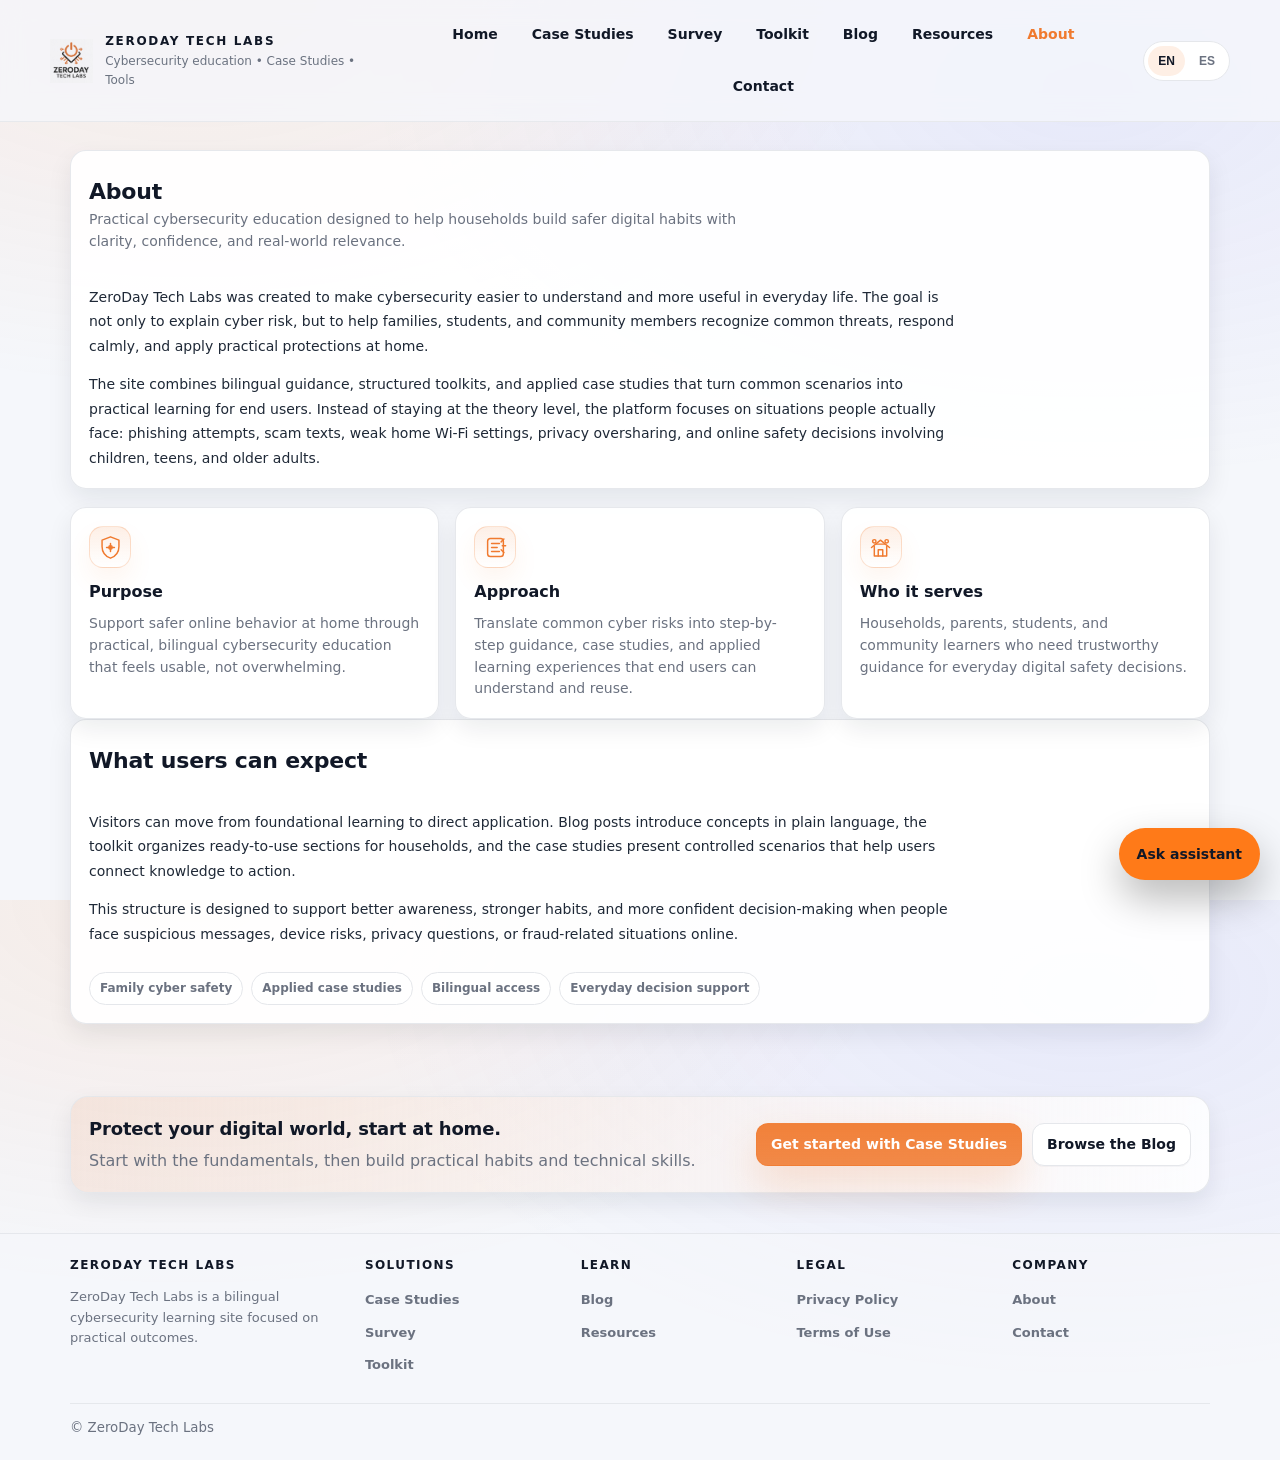
==== commit d11647bf: "Fixing directory" ====
--- a/about/index.html
+++ b/about/index.html
@@ -23,7 +23,7 @@
 <nav aria-label="Primary" class="nav nav-static">
 <a data-i18n="nav.home" href="../index.html">Home</a>
 <a data-i18n="nav.labs" href="../labs/index.html">Case Studies</a>
-<a data-i18n="nav.quiz" href="../quiz/index.html">Survey</a>
+<a data-i18n="nav.quiz" href="../survey/index.html">Survey</a>
 <a data-i18n="nav.toolkit" href="../toolkit/index.html">Toolkit</a>
 <a data-i18n="nav.blog" href="../blog/index.html">Blog</a>
 <a data-i18n="nav.resources" href="../resources/index.html">Resources</a>
@@ -131,7 +131,7 @@
 <div>
 <h4 data-i18n="footer.solutions">Solutions</h4>
 <a data-i18n="nav.labs" href="../labs/index.html">Case Studies</a>
-<a data-i18n="nav.quiz" href="../quiz/index.html">Survey</a>
+<a data-i18n="nav.quiz" href="../survey/index.html">Survey</a>
 <a data-i18n="nav.toolkit" href="../toolkit/index.html">Toolkit</a>
 </div>
 <div>
